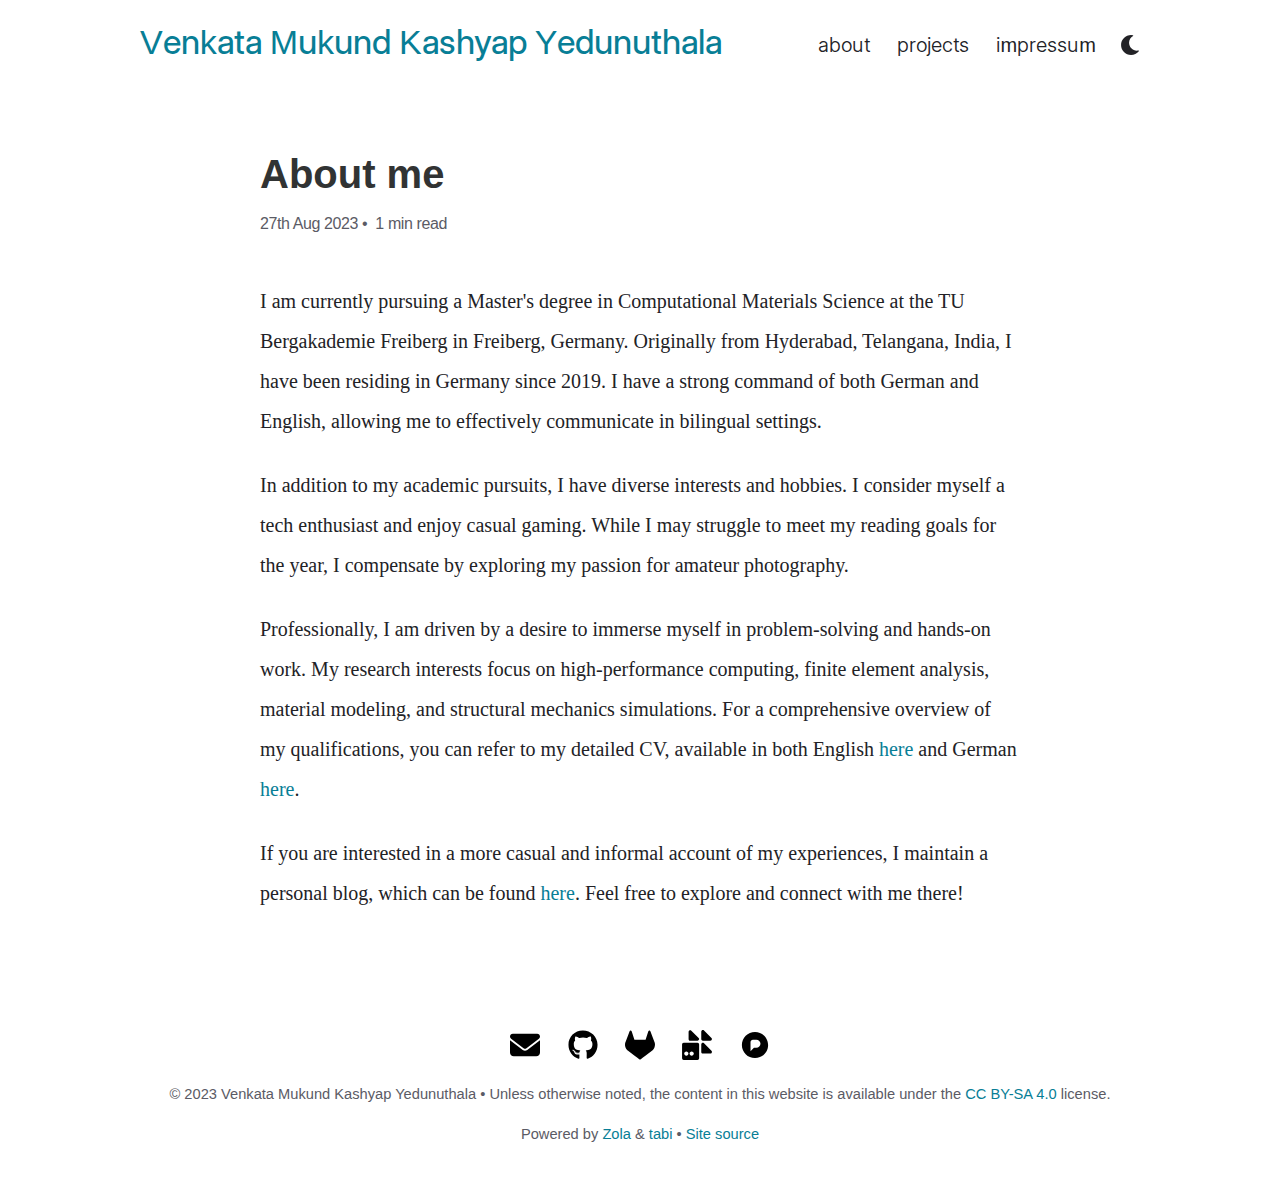
==== about/index.html @ 4f6c865d "init" ====
<!DOCTYPE html>
<html lang="en" data-theme="light">

<head>
    <meta charset="UTF-8">
    <meta http-equiv="X-UA-Compatible" content="IE=edge">
    <meta name="viewport" content="width=device-width, initial-scale=1.0">

    
    <title>Venkata Mukund Kashyap Yedunuthala • About me</title>

    
    
    
        <link rel=icon href='data:image/svg+xml,<svg xmlns=%22http://www.w3.org/2000/svg" viewBox="0 0 105 55"><text y=".7em" font-size="90">⚛️</text></svg>'>
    

    
    <link rel="alternate" type="application/atom+xml" title="Venkata Mukund Kashyap Yedunuthala" href="https://mukund-yedunuthala.github.io/atom.xml">
    
    
    
    
        <link rel="stylesheet" href=https://mukund-yedunuthala.github.io/custom_subset.css>
    

    
        <link rel="stylesheet" href="https://mukund-yedunuthala.github.io/main.css?h=32df1d836cbdcc44c5bd" />
    
    <meta name="color-scheme" content="light dark">
        <meta name="description" content="" />
        <meta property="og:description" content="">

    
        <meta name="robots" content="index, nofollow">
    

    <meta property="og:title" content="Venkata Mukund Kashyap Yedunuthala">
    <meta property="og:type" content="article" />

    

    
    <meta property="og:url" content="https:&#x2F;&#x2F;mukund-yedunuthala.github.io&#x2F;about&#x2F;">
    
    <meta property="og:site_name" content="Venkata Mukund Kashyap Yedunuthala">

    <meta http-equiv="Content-Security-Policy"
    content="default-src 'self';font-src &#x27;self&#x27; data:;img-src &#x27;self&#x27; https:&#x2F;&#x2F;* data:;script-src &#x27;self&#x27;;style-src &#x27;self&#x27;;frame-src player.vimeo.com https:&#x2F;&#x2F;www.youtube-nocookie.com">
        <noscript><link rel="stylesheet" href="https://mukund-yedunuthala.github.io/no_js.css"/></noscript>
        <script type="text/javascript" src="https://mukund-yedunuthala.github.io/js/initializeTheme.min.js"></script>
        <script defer src="https://mukund-yedunuthala.github.io/js/themeSwitcher.min.js"/></script></head>


<body>
    <header>
    <nav class="navbar">
        <div class="nav-title">
            <a class="home-title" href=https://mukund-yedunuthala.github.io>Venkata Mukund Kashyap Yedunuthala</a>
        </div>
            <div class="nav-navs">
                <ul>
                        
                            <li>
                                
                                <a class="nav-links no-hover-padding" href="https://mukund-yedunuthala.github.io/about/"/>about</a>
                            </li>
                        
                            <li>
                                
                                <a class="nav-links no-hover-padding" href="https://mukund-yedunuthala.github.io/projects/"/>projects</a>
                            </li>
                        
                            <li>
                                
                                <a class="nav-links no-hover-padding" href="https://mukund-yedunuthala.github.io/impressum/"/>impressum</a>
                            </li>
                        
                    

                    <li class="theme-switcher-wrapper js">
                            <div class="theme-switcher" title="Toggle dark/light theme"></div>
                        </li></ul>
            </div>
        
    </nav>
</header>

    <div class="content">

        
        

    



<main>
    <article>
        <div class="article-title">
            About me
        </div>

        <ul class="meta">
            

            
                <li>


    



    

    
        
        
            
        
    

    
    27th 
    
        Aug 2023
    


 •</li>
            

            <li title="192 words ">&nbsp;1 min read </li>

            

            
        </ul>

        

        
        

        <section class="body">
            
            
            <p>I am currently pursuing a Master's degree in Computational Materials Science at the TU Bergakademie Freiberg in Freiberg, Germany. Originally from Hyderabad, Telangana, India, I have been residing in Germany since 2019. I have a strong command of both German and English, allowing me to effectively communicate in bilingual settings.</p>
<p>In addition to my academic pursuits, I have diverse interests and hobbies. I consider myself a tech enthusiast and enjoy casual gaming. While I may struggle to meet my reading goals for the year, I compensate by exploring my passion for amateur photography.</p>
<p>Professionally, I am driven by a desire to immerse myself in problem-solving and hands-on work. My research interests focus on high-performance computing, finite element analysis, material modeling, and structural mechanics simulations. For a comprehensive overview of my qualifications, you can refer to my detailed CV, available in both English <a href="https://mukund-yedunuthala.github.io/about/pdf/CV_Venkata-Mukund-Kashyap_Yedunuthala.pdf">here</a> and German <a href="https://mukund-yedunuthala.github.io/about/pdf/Lebenslauf_Venkata-Mukund-Kashyap_Yedunuthala.pdf">here</a>.</p>
<p>If you are interested in a more casual and informal account of my experiences, I maintain a personal blog, which can be found <a rel="noopener" target="_blank" href="https://kathalubymukund.wordpress.com/">here</a>. Feel free to explore and connect with me there!</p>

        </section>

        
        
        
        
        

        
        
        

        
        
        
        
        

        
        

        

    </article>
</main>






    </div>
    
<footer>
    <section>
        <nav class="socials nav-navs">
                <ul><li class="js"><a rel="noopener noreferrer" target="_blank" class="nav-links no-hover-padding social" href="#" data-encoded-email="bXVrdW5kLnllZHVudXRoYWxhQG91dGxvb2suZGU="><img alt="email" title="email" src="https://mukund-yedunuthala.github.io/social_icons/email.svg">
                            </a>
                        </li>
                        <li>
                            <a rel="noopener noreferrer me" target="_blank" class="nav-links no-hover-padding social" href=https://github.com/mukund-yedunuthala/>
                                <img alt=GitHub title=GitHub src="https://mukund-yedunuthala.github.io/social_icons/github.svg">
                            </a>
                        </li>
                    
                        <li>
                            <a rel="noopener noreferrer me" target="_blank" class="nav-links no-hover-padding social" href=https://gitlab.com/mukund-yedunuthala/>
                                <img alt=Gitlab title=Gitlab src="https://mukund-yedunuthala.github.io/social_icons/gitlab.svg">
                            </a>
                        </li>
                    
                        <li>
                            <a rel="noopener noreferrer me" target="_blank" class="nav-links no-hover-padding social" href=https://firefish.social/@mukskashyap>
                                <img alt=Firefish title=Firefish src="https://mukund-yedunuthala.github.io/social_icons/firefish.svg">
                            </a>
                        </li>
                    
                        <li>
                            <a rel="noopener noreferrer me" target="_blank" class="nav-links no-hover-padding social" href=https://pixelfed.social/@mukskashyap>
                                <img alt=Pixelfed title=Pixelfed src="https://mukund-yedunuthala.github.io/social_icons/pixelfed.svg">
                            </a>
                        </li>
                    
                </ul>
            
        </nav>
        <div class="credits">
            <small>
                
                    <p><p>© 2023 Venkata Mukund Kashyap Yedunuthala • Unless otherwise noted, the content in this website is available under the <a rel="noopener" target="_blank" href="https://creativecommons.org/licenses/by-sa/4.0/">CC BY-SA 4.0</a> license.</p>
</p>Powered by&nbsp;<a href="https://www.getzola.org" target="_blank">Zola</a>&nbsp;&&nbsp;<a href="https://github.com/welpo/tabi" target="_blank">tabi</a>

                
                •
                    <a href="https:&#x2F;&#x2F;gitlab.com&#x2F;mukund-yedunuthala&#x2F;portfolio-zola-tabi" target="_blank">Site source</a></small>
        </div>
    </section>

    <script src="https://mukund-yedunuthala.github.io/js/decodeMail.min.js" async></script></footer>


    <script defer src="https://mukund-yedunuthala.github.io/js/copyCodeToClipboard.min.js"/></script></body>

</html>
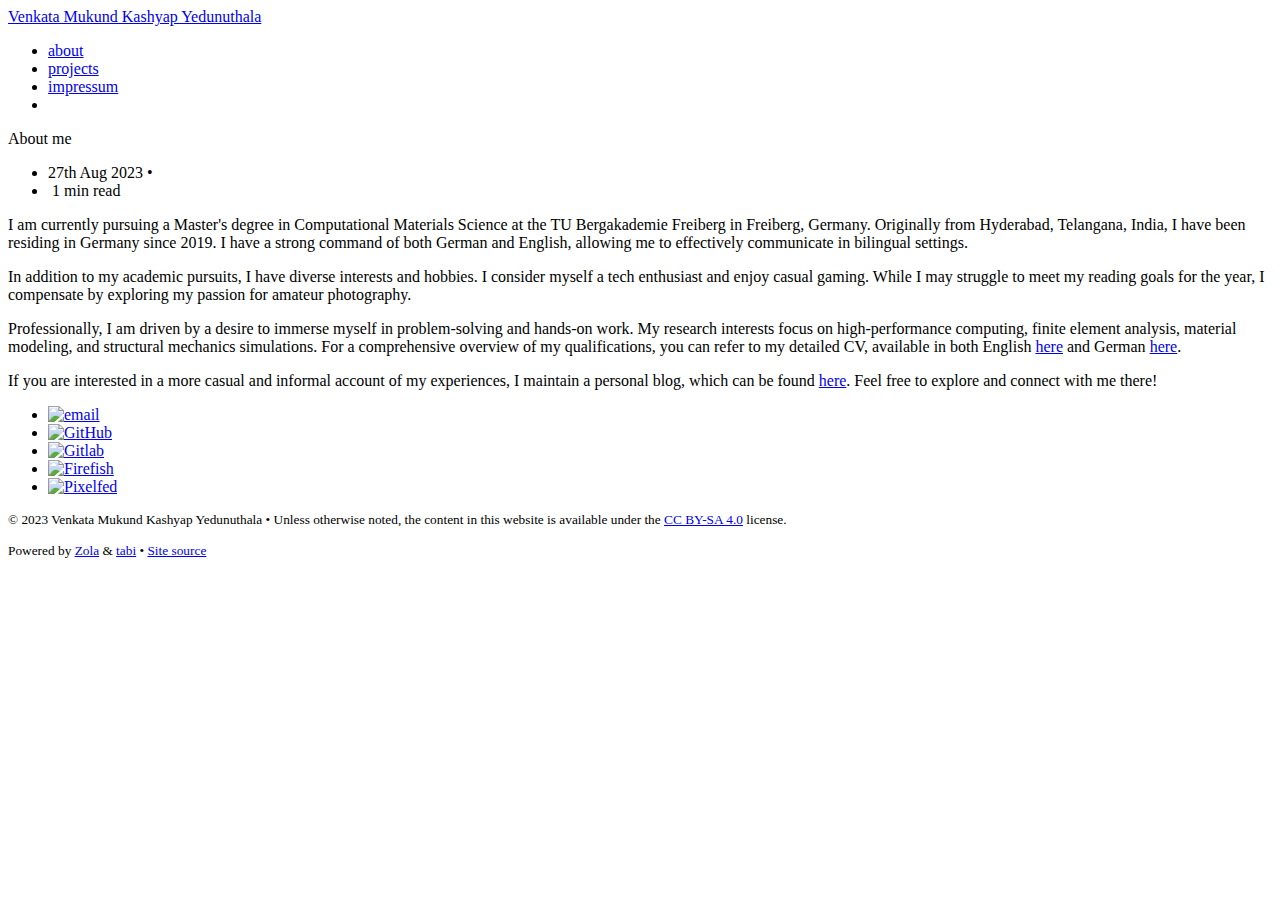
==== commit 7227db42: "update base_url" ====
--- a/about/index.html
+++ b/about/index.html
@@ -16,16 +16,16 @@
     
 
     
-    <link rel="alternate" type="application/atom+xml" title="Venkata Mukund Kashyap Yedunuthala" href="https://mukund-yedunuthala.github.io/atom.xml">
-    
-    
-    
-    
-        <link rel="stylesheet" href=https://mukund-yedunuthala.github.io/custom_subset.css>
-    
-
-    
-        <link rel="stylesheet" href="https://mukund-yedunuthala.github.io/main.css?h=32df1d836cbdcc44c5bd" />
+    <link rel="alternate" type="application/atom+xml" title="Venkata Mukund Kashyap Yedunuthala" href="https://mukund-yedunuthala.de/atom.xml">
+    
+    
+    
+    
+        <link rel="stylesheet" href=https://mukund-yedunuthala.de/custom_subset.css>
+    
+
+    
+        <link rel="stylesheet" href="https://mukund-yedunuthala.de/main.css?h=32df1d836cbdcc44c5bd" />
     
     <meta name="color-scheme" content="light dark">
         <meta name="description" content="" />
@@ -41,39 +41,39 @@
     
 
     
-    <meta property="og:url" content="https:&#x2F;&#x2F;mukund-yedunuthala.github.io&#x2F;about&#x2F;">
+    <meta property="og:url" content="https:&#x2F;&#x2F;mukund-yedunuthala.de&#x2F;about&#x2F;">
     
     <meta property="og:site_name" content="Venkata Mukund Kashyap Yedunuthala">
 
     <meta http-equiv="Content-Security-Policy"
     content="default-src 'self';font-src &#x27;self&#x27; data:;img-src &#x27;self&#x27; https:&#x2F;&#x2F;* data:;script-src &#x27;self&#x27;;style-src &#x27;self&#x27;;frame-src player.vimeo.com https:&#x2F;&#x2F;www.youtube-nocookie.com">
-        <noscript><link rel="stylesheet" href="https://mukund-yedunuthala.github.io/no_js.css"/></noscript>
-        <script type="text/javascript" src="https://mukund-yedunuthala.github.io/js/initializeTheme.min.js"></script>
-        <script defer src="https://mukund-yedunuthala.github.io/js/themeSwitcher.min.js"/></script></head>
+        <noscript><link rel="stylesheet" href="https://mukund-yedunuthala.de/no_js.css"/></noscript>
+        <script type="text/javascript" src="https://mukund-yedunuthala.de/js/initializeTheme.min.js"></script>
+        <script defer src="https://mukund-yedunuthala.de/js/themeSwitcher.min.js"/></script></head>
 
 
 <body>
     <header>
     <nav class="navbar">
         <div class="nav-title">
-            <a class="home-title" href=https://mukund-yedunuthala.github.io>Venkata Mukund Kashyap Yedunuthala</a>
+            <a class="home-title" href=https://mukund-yedunuthala.de>Venkata Mukund Kashyap Yedunuthala</a>
         </div>
             <div class="nav-navs">
                 <ul>
                         
                             <li>
                                 
-                                <a class="nav-links no-hover-padding" href="https://mukund-yedunuthala.github.io/about/"/>about</a>
+                                <a class="nav-links no-hover-padding" href="https://mukund-yedunuthala.de/about/"/>about</a>
                             </li>
                         
                             <li>
                                 
-                                <a class="nav-links no-hover-padding" href="https://mukund-yedunuthala.github.io/projects/"/>projects</a>
+                                <a class="nav-links no-hover-padding" href="https://mukund-yedunuthala.de/projects/"/>projects</a>
                             </li>
                         
                             <li>
                                 
-                                <a class="nav-links no-hover-padding" href="https://mukund-yedunuthala.github.io/impressum/"/>impressum</a>
+                                <a class="nav-links no-hover-padding" href="https://mukund-yedunuthala.de/impressum/"/>impressum</a>
                             </li>
                         
                     
@@ -148,7 +148,7 @@
             
             <p>I am currently pursuing a Master's degree in Computational Materials Science at the TU Bergakademie Freiberg in Freiberg, Germany. Originally from Hyderabad, Telangana, India, I have been residing in Germany since 2019. I have a strong command of both German and English, allowing me to effectively communicate in bilingual settings.</p>
 <p>In addition to my academic pursuits, I have diverse interests and hobbies. I consider myself a tech enthusiast and enjoy casual gaming. While I may struggle to meet my reading goals for the year, I compensate by exploring my passion for amateur photography.</p>
-<p>Professionally, I am driven by a desire to immerse myself in problem-solving and hands-on work. My research interests focus on high-performance computing, finite element analysis, material modeling, and structural mechanics simulations. For a comprehensive overview of my qualifications, you can refer to my detailed CV, available in both English <a href="https://mukund-yedunuthala.github.io/about/pdf/CV_Venkata-Mukund-Kashyap_Yedunuthala.pdf">here</a> and German <a href="https://mukund-yedunuthala.github.io/about/pdf/Lebenslauf_Venkata-Mukund-Kashyap_Yedunuthala.pdf">here</a>.</p>
+<p>Professionally, I am driven by a desire to immerse myself in problem-solving and hands-on work. My research interests focus on high-performance computing, finite element analysis, material modeling, and structural mechanics simulations. For a comprehensive overview of my qualifications, you can refer to my detailed CV, available in both English <a href="https://mukund-yedunuthala.de/about/pdf/CV_Venkata-Mukund-Kashyap_Yedunuthala.pdf">here</a> and German <a href="https://mukund-yedunuthala.de/about/pdf/Lebenslauf_Venkata-Mukund-Kashyap_Yedunuthala.pdf">here</a>.</p>
 <p>If you are interested in a more casual and informal account of my experiences, I maintain a personal blog, which can be found <a rel="noopener" target="_blank" href="https://kathalubymukund.wordpress.com/">here</a>. Feel free to explore and connect with me there!</p>
 
         </section>
@@ -187,30 +187,30 @@
 <footer>
     <section>
         <nav class="socials nav-navs">
-                <ul><li class="js"><a rel="noopener noreferrer" target="_blank" class="nav-links no-hover-padding social" href="#" data-encoded-email="bXVrdW5kLnllZHVudXRoYWxhQG91dGxvb2suZGU="><img alt="email" title="email" src="https://mukund-yedunuthala.github.io/social_icons/email.svg">
+                <ul><li class="js"><a rel="noopener noreferrer" target="_blank" class="nav-links no-hover-padding social" href="#" data-encoded-email="bXVrdW5kLnllZHVudXRoYWxhQG91dGxvb2suZGU="><img alt="email" title="email" src="https://mukund-yedunuthala.de/social_icons/email.svg">
                             </a>
                         </li>
                         <li>
                             <a rel="noopener noreferrer me" target="_blank" class="nav-links no-hover-padding social" href=https://github.com/mukund-yedunuthala/>
-                                <img alt=GitHub title=GitHub src="https://mukund-yedunuthala.github.io/social_icons/github.svg">
+                                <img alt=GitHub title=GitHub src="https://mukund-yedunuthala.de/social_icons/github.svg">
                             </a>
                         </li>
                     
                         <li>
                             <a rel="noopener noreferrer me" target="_blank" class="nav-links no-hover-padding social" href=https://gitlab.com/mukund-yedunuthala/>
-                                <img alt=Gitlab title=Gitlab src="https://mukund-yedunuthala.github.io/social_icons/gitlab.svg">
+                                <img alt=Gitlab title=Gitlab src="https://mukund-yedunuthala.de/social_icons/gitlab.svg">
                             </a>
                         </li>
                     
                         <li>
                             <a rel="noopener noreferrer me" target="_blank" class="nav-links no-hover-padding social" href=https://firefish.social/@mukskashyap>
-                                <img alt=Firefish title=Firefish src="https://mukund-yedunuthala.github.io/social_icons/firefish.svg">
+                                <img alt=Firefish title=Firefish src="https://mukund-yedunuthala.de/social_icons/firefish.svg">
                             </a>
                         </li>
                     
                         <li>
                             <a rel="noopener noreferrer me" target="_blank" class="nav-links no-hover-padding social" href=https://pixelfed.social/@mukskashyap>
-                                <img alt=Pixelfed title=Pixelfed src="https://mukund-yedunuthala.github.io/social_icons/pixelfed.svg">
+                                <img alt=Pixelfed title=Pixelfed src="https://mukund-yedunuthala.de/social_icons/pixelfed.svg">
                             </a>
                         </li>
                     
@@ -229,9 +229,9 @@
         </div>
     </section>
 
-    <script src="https://mukund-yedunuthala.github.io/js/decodeMail.min.js" async></script></footer>
-
-
-    <script defer src="https://mukund-yedunuthala.github.io/js/copyCodeToClipboard.min.js"/></script></body>
+    <script src="https://mukund-yedunuthala.de/js/decodeMail.min.js" async></script></footer>
+
+
+    <script defer src="https://mukund-yedunuthala.de/js/copyCodeToClipboard.min.js"/></script></body>
 
 </html>
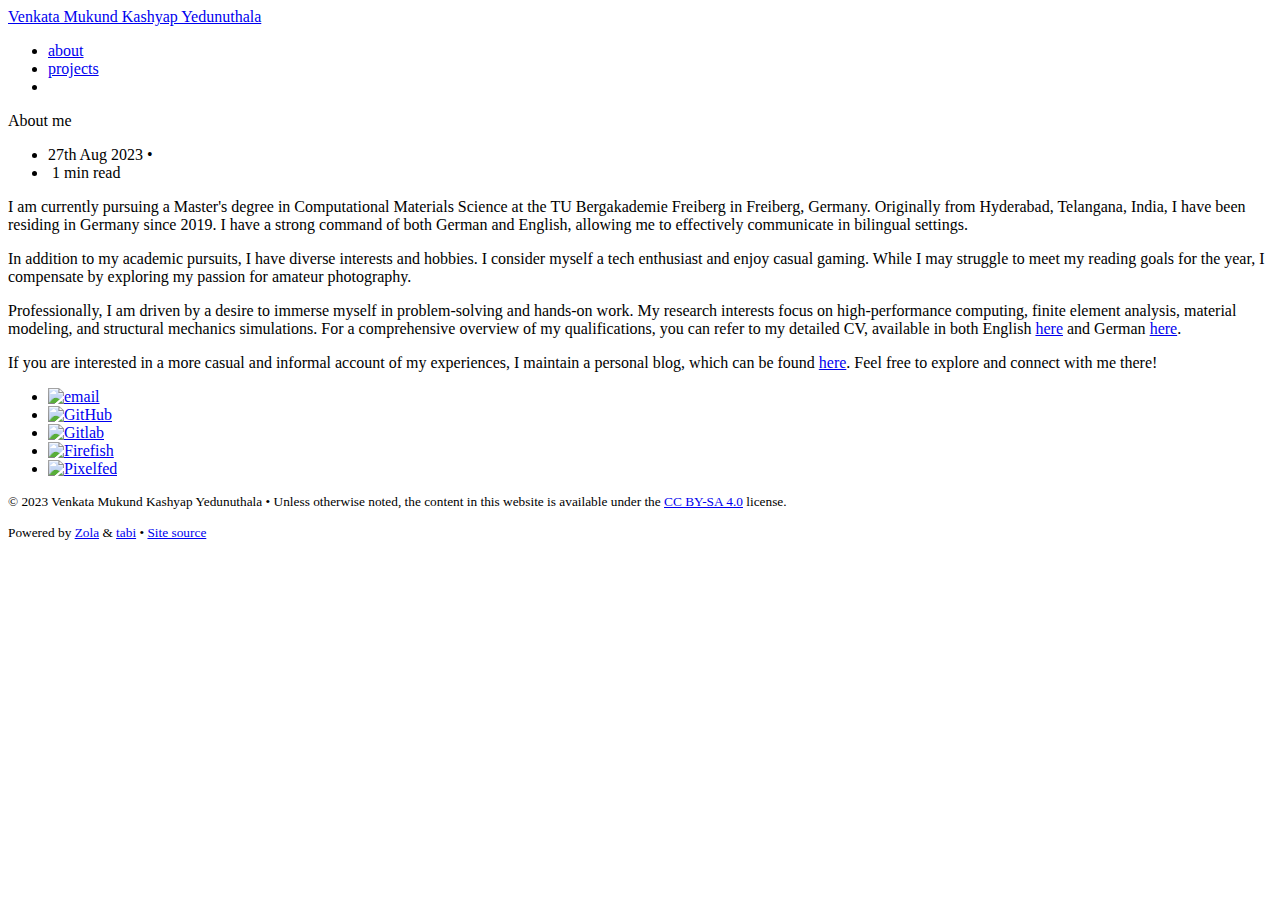
==== commit 53b11a71: "update 0.1.2 version of the site" ====
--- a/about/index.html
+++ b/about/index.html
@@ -1,237 +1 @@
-<!DOCTYPE html>
-<html lang="en" data-theme="light">
-
-<head>
-    <meta charset="UTF-8">
-    <meta http-equiv="X-UA-Compatible" content="IE=edge">
-    <meta name="viewport" content="width=device-width, initial-scale=1.0">
-
-    
-    <title>Venkata Mukund Kashyap Yedunuthala • About me</title>
-
-    
-    
-    
-        <link rel=icon href='data:image/svg+xml,<svg xmlns=%22http://www.w3.org/2000/svg" viewBox="0 0 105 55"><text y=".7em" font-size="90">⚛️</text></svg>'>
-    
-
-    
-    <link rel="alternate" type="application/atom+xml" title="Venkata Mukund Kashyap Yedunuthala" href="https://mukund-yedunuthala.de/atom.xml">
-    
-    
-    
-    
-        <link rel="stylesheet" href=https://mukund-yedunuthala.de/custom_subset.css>
-    
-
-    
-        <link rel="stylesheet" href="https://mukund-yedunuthala.de/main.css?h=32df1d836cbdcc44c5bd" />
-    
-    <meta name="color-scheme" content="light dark">
-        <meta name="description" content="" />
-        <meta property="og:description" content="">
-
-    
-        <meta name="robots" content="index, nofollow">
-    
-
-    <meta property="og:title" content="Venkata Mukund Kashyap Yedunuthala">
-    <meta property="og:type" content="article" />
-
-    
-
-    
-    <meta property="og:url" content="https:&#x2F;&#x2F;mukund-yedunuthala.de&#x2F;about&#x2F;">
-    
-    <meta property="og:site_name" content="Venkata Mukund Kashyap Yedunuthala">
-
-    <meta http-equiv="Content-Security-Policy"
-    content="default-src 'self';font-src &#x27;self&#x27; data:;img-src &#x27;self&#x27; https:&#x2F;&#x2F;* data:;script-src &#x27;self&#x27;;style-src &#x27;self&#x27;;frame-src player.vimeo.com https:&#x2F;&#x2F;www.youtube-nocookie.com">
-        <noscript><link rel="stylesheet" href="https://mukund-yedunuthala.de/no_js.css"/></noscript>
-        <script type="text/javascript" src="https://mukund-yedunuthala.de/js/initializeTheme.min.js"></script>
-        <script defer src="https://mukund-yedunuthala.de/js/themeSwitcher.min.js"/></script></head>
-
-
-<body>
-    <header>
-    <nav class="navbar">
-        <div class="nav-title">
-            <a class="home-title" href=https://mukund-yedunuthala.de>Venkata Mukund Kashyap Yedunuthala</a>
-        </div>
-            <div class="nav-navs">
-                <ul>
-                        
-                            <li>
-                                
-                                <a class="nav-links no-hover-padding" href="https://mukund-yedunuthala.de/about/"/>about</a>
-                            </li>
-                        
-                            <li>
-                                
-                                <a class="nav-links no-hover-padding" href="https://mukund-yedunuthala.de/projects/"/>projects</a>
-                            </li>
-                        
-                            <li>
-                                
-                                <a class="nav-links no-hover-padding" href="https://mukund-yedunuthala.de/impressum/"/>impressum</a>
-                            </li>
-                        
-                    
-
-                    <li class="theme-switcher-wrapper js">
-                            <div class="theme-switcher" title="Toggle dark/light theme"></div>
-                        </li></ul>
-            </div>
-        
-    </nav>
-</header>
-
-    <div class="content">
-
-        
-        
-
-    
-
-
-
-<main>
-    <article>
-        <div class="article-title">
-            About me
-        </div>
-
-        <ul class="meta">
-            
-
-            
-                <li>
-
-
-    
-
-
-
-    
-
-    
-        
-        
-            
-        
-    
-
-    
-    27th 
-    
-        Aug 2023
-    
-
-
- •</li>
-            
-
-            <li title="192 words ">&nbsp;1 min read </li>
-
-            
-
-            
-        </ul>
-
-        
-
-        
-        
-
-        <section class="body">
-            
-            
-            <p>I am currently pursuing a Master's degree in Computational Materials Science at the TU Bergakademie Freiberg in Freiberg, Germany. Originally from Hyderabad, Telangana, India, I have been residing in Germany since 2019. I have a strong command of both German and English, allowing me to effectively communicate in bilingual settings.</p>
-<p>In addition to my academic pursuits, I have diverse interests and hobbies. I consider myself a tech enthusiast and enjoy casual gaming. While I may struggle to meet my reading goals for the year, I compensate by exploring my passion for amateur photography.</p>
-<p>Professionally, I am driven by a desire to immerse myself in problem-solving and hands-on work. My research interests focus on high-performance computing, finite element analysis, material modeling, and structural mechanics simulations. For a comprehensive overview of my qualifications, you can refer to my detailed CV, available in both English <a href="https://mukund-yedunuthala.de/about/pdf/CV_Venkata-Mukund-Kashyap_Yedunuthala.pdf">here</a> and German <a href="https://mukund-yedunuthala.de/about/pdf/Lebenslauf_Venkata-Mukund-Kashyap_Yedunuthala.pdf">here</a>.</p>
-<p>If you are interested in a more casual and informal account of my experiences, I maintain a personal blog, which can be found <a rel="noopener" target="_blank" href="https://kathalubymukund.wordpress.com/">here</a>. Feel free to explore and connect with me there!</p>
-
-        </section>
-
-        
-        
-        
-        
-        
-
-        
-        
-        
-
-        
-        
-        
-        
-        
-
-        
-        
-
-        
-
-    </article>
-</main>
-
-
-
-
-
-
-    </div>
-    
-<footer>
-    <section>
-        <nav class="socials nav-navs">
-                <ul><li class="js"><a rel="noopener noreferrer" target="_blank" class="nav-links no-hover-padding social" href="#" data-encoded-email="bXVrdW5kLnllZHVudXRoYWxhQG91dGxvb2suZGU="><img alt="email" title="email" src="https://mukund-yedunuthala.de/social_icons/email.svg">
-                            </a>
-                        </li>
-                        <li>
-                            <a rel="noopener noreferrer me" target="_blank" class="nav-links no-hover-padding social" href=https://github.com/mukund-yedunuthala/>
-                                <img alt=GitHub title=GitHub src="https://mukund-yedunuthala.de/social_icons/github.svg">
-                            </a>
-                        </li>
-                    
-                        <li>
-                            <a rel="noopener noreferrer me" target="_blank" class="nav-links no-hover-padding social" href=https://gitlab.com/mukund-yedunuthala/>
-                                <img alt=Gitlab title=Gitlab src="https://mukund-yedunuthala.de/social_icons/gitlab.svg">
-                            </a>
-                        </li>
-                    
-                        <li>
-                            <a rel="noopener noreferrer me" target="_blank" class="nav-links no-hover-padding social" href=https://firefish.social/@mukskashyap>
-                                <img alt=Firefish title=Firefish src="https://mukund-yedunuthala.de/social_icons/firefish.svg">
-                            </a>
-                        </li>
-                    
-                        <li>
-                            <a rel="noopener noreferrer me" target="_blank" class="nav-links no-hover-padding social" href=https://pixelfed.social/@mukskashyap>
-                                <img alt=Pixelfed title=Pixelfed src="https://mukund-yedunuthala.de/social_icons/pixelfed.svg">
-                            </a>
-                        </li>
-                    
-                </ul>
-            
-        </nav>
-        <div class="credits">
-            <small>
-                
-                    <p><p>© 2023 Venkata Mukund Kashyap Yedunuthala • Unless otherwise noted, the content in this website is available under the <a rel="noopener" target="_blank" href="https://creativecommons.org/licenses/by-sa/4.0/">CC BY-SA 4.0</a> license.</p>
-</p>Powered by&nbsp;<a href="https://www.getzola.org" target="_blank">Zola</a>&nbsp;&&nbsp;<a href="https://github.com/welpo/tabi" target="_blank">tabi</a>
-
-                
-                •
-                    <a href="https:&#x2F;&#x2F;gitlab.com&#x2F;mukund-yedunuthala&#x2F;portfolio-zola-tabi" target="_blank">Site source</a></small>
-        </div>
-    </section>
-
-    <script src="https://mukund-yedunuthala.de/js/decodeMail.min.js" async></script></footer>
-
-
-    <script defer src="https://mukund-yedunuthala.de/js/copyCodeToClipboard.min.js"/></script></body>
-
-</html>
+<!doctype html><html data-theme=light lang=en><head><meta charset=UTF-8><meta content="IE=edge" http-equiv=X-UA-Compatible><meta content="width=device-width,initial-scale=1.0" name=viewport><title>Venkata Mukund Kashyap Yedunuthala • About me</title><link href='data:image/svg+xml,<svg xmlns=%22http://www.w3.org/2000/svg" viewBox="0 0 105 55"><text y=".7em" font-size="90">⚛️</text></svg>' rel=icon><link title="Venkata Mukund Kashyap Yedunuthala" href=https://mukund-yedunuthala.de/atom.xml rel=alternate type=application/atom+xml><link href=https://mukund-yedunuthala.de/custom_subset.css rel=stylesheet><link href="https://mukund-yedunuthala.de/main.css?h=32df1d836cbdcc44c5bd" rel=stylesheet><link href="https://mukund-yedunuthala.de/skins/indigo_ingot.css?h=e6047cb6066e6092bccd" rel=stylesheet><meta content="light dark" name=color-scheme><meta content="A portfolio site that contains all the information about Venkata Mukund Kashyap Yedunuthala." name=description><meta content="A portfolio site that contains all the information about Venkata Mukund Kashyap Yedunuthala." property=og:description><meta content="index, nofollow" name=robots><meta content="Venkata Mukund Kashyap Yedunuthala" property=og:title><meta content=article property=og:type><meta content=img/me.png property=og:image><meta content=img/me.png name=twitter:card><meta content=https://mukund-yedunuthala.de/about/ property=og:url><meta content="Venkata Mukund Kashyap Yedunuthala" property=og:site_name><meta content="default-src 'self';frame-ancestors 'self';base-uri 'none' 'self';form-action 'none' 'self';font-src 'self' data:;img-src 'self' https://* data:;script-src 'self';style-src 'self';frame-src https://www.youtube-nocookie.com" http-equiv=Content-Security-Policy><noscript><link href=https://mukund-yedunuthala.de/no_js.css rel=stylesheet></noscript><script src=https://mukund-yedunuthala.de/js/initializeTheme.min.js></script><script defer src=https://mukund-yedunuthala.de/js/themeSwitcher.min.js></script><body><header><nav class=navbar><div class=nav-title><a class=home-title href=https://mukund-yedunuthala.de>Venkata Mukund Kashyap Yedunuthala</a></div><div class=nav-navs><ul><li><a class="nav-links no-hover-padding" href=https://mukund-yedunuthala.de/about/>about</a><li><a class="nav-links no-hover-padding" href=https://mukund-yedunuthala.de/projects/>projects</a><li class="theme-switcher-wrapper js"><div title="Toggle dark/light theme" class=theme-switcher></div></ul></div></nav></header><div class=content><main><article><div class=article-title>About me</div><ul class=meta><li>27th Aug 2023 •<li title="192 words "> 1 min read</ul><section class=body><p>I am currently pursuing a Master's degree in Computational Materials Science at the TU Bergakademie Freiberg in Freiberg, Germany. Originally from Hyderabad, Telangana, India, I have been residing in Germany since 2019. I have a strong command of both German and English, allowing me to effectively communicate in bilingual settings.<p>In addition to my academic pursuits, I have diverse interests and hobbies. I consider myself a tech enthusiast and enjoy casual gaming. While I may struggle to meet my reading goals for the year, I compensate by exploring my passion for amateur photography.<p>Professionally, I am driven by a desire to immerse myself in problem-solving and hands-on work. My research interests focus on high-performance computing, finite element analysis, material modeling, and structural mechanics simulations. For a comprehensive overview of my qualifications, you can refer to my detailed CV, available in both English <a href=https://mukund-yedunuthala.de/about/pdf/CV_Venkata-Mukund-Kashyap_Yedunuthala.pdf>here</a> and German <a href=https://mukund-yedunuthala.de/about/pdf/Lebenslauf_Venkata-Mukund-Kashyap_Yedunuthala.pdf>here</a>.<p>If you are interested in a more casual and informal account of my experiences, I maintain a personal blog, which can be found <a href=https://kathalubymukund.wordpress.com/ rel=noopener target=_blank>here</a>. Feel free to explore and connect with me there!</section></article></main></div><footer><section><nav class="socials nav-navs"><ul><li class=js><a class="nav-links no-hover-padding social" data-encoded-email="bXVrdW5kLnllZHVudXRoYWxhQG91dGxvb2suZGU=" rel="noopener noreferrer" href=# target=_blank><img alt=email src=https://mukund-yedunuthala.de/social_icons/email.svg title=email> </a><li><a class="nav-links no-hover-padding social" rel="noopener noreferrer me" href=https://github.com/mukund-yedunuthala/ target=_blank> <img alt=GitHub src=https://mukund-yedunuthala.de/social_icons/github.svg title=GitHub> </a><li><a class="nav-links no-hover-padding social" rel="noopener noreferrer me" href=https://gitlab.com/mukund-yedunuthala/ target=_blank> <img alt=Gitlab src=https://mukund-yedunuthala.de/social_icons/gitlab.svg title=Gitlab> </a><li><a class="nav-links no-hover-padding social" rel="noopener noreferrer me" href=https://firefish.social/@mukskashyap target=_blank> <img alt=Firefish src=https://mukund-yedunuthala.de/social_icons/firefish.svg title=Firefish> </a><li><a class="nav-links no-hover-padding social" rel="noopener noreferrer me" href=https://pixelfed.social/@mukskashyap target=_blank> <img alt=Pixelfed src=https://mukund-yedunuthala.de/social_icons/pixelfed.svg title=Pixelfed> </a></ul></nav><div class=credits><small> <p><p>© 2023 Venkata Mukund Kashyap Yedunuthala • Unless otherwise noted, the content in this website is available under the <a href=https://creativecommons.org/licenses/by-sa/4.0/ rel=noopener target=_blank>CC BY-SA 4.0</a> license.</p> Powered by <a href=https://www.getzola.org target=_blank>Zola</a> & <a href=https://github.com/welpo/tabi target=_blank>tabi</a> • <a href=https://gitlab.com/mukund-yedunuthala/portfolio-zola-tabi target=_blank>Site source</a></small></div></section><script async src=https://mukund-yedunuthala.de/js/decodeMail.min.js></script></footer><script defer src=https://mukund-yedunuthala.de/js/copyCodeToClipboard.min.js></script>